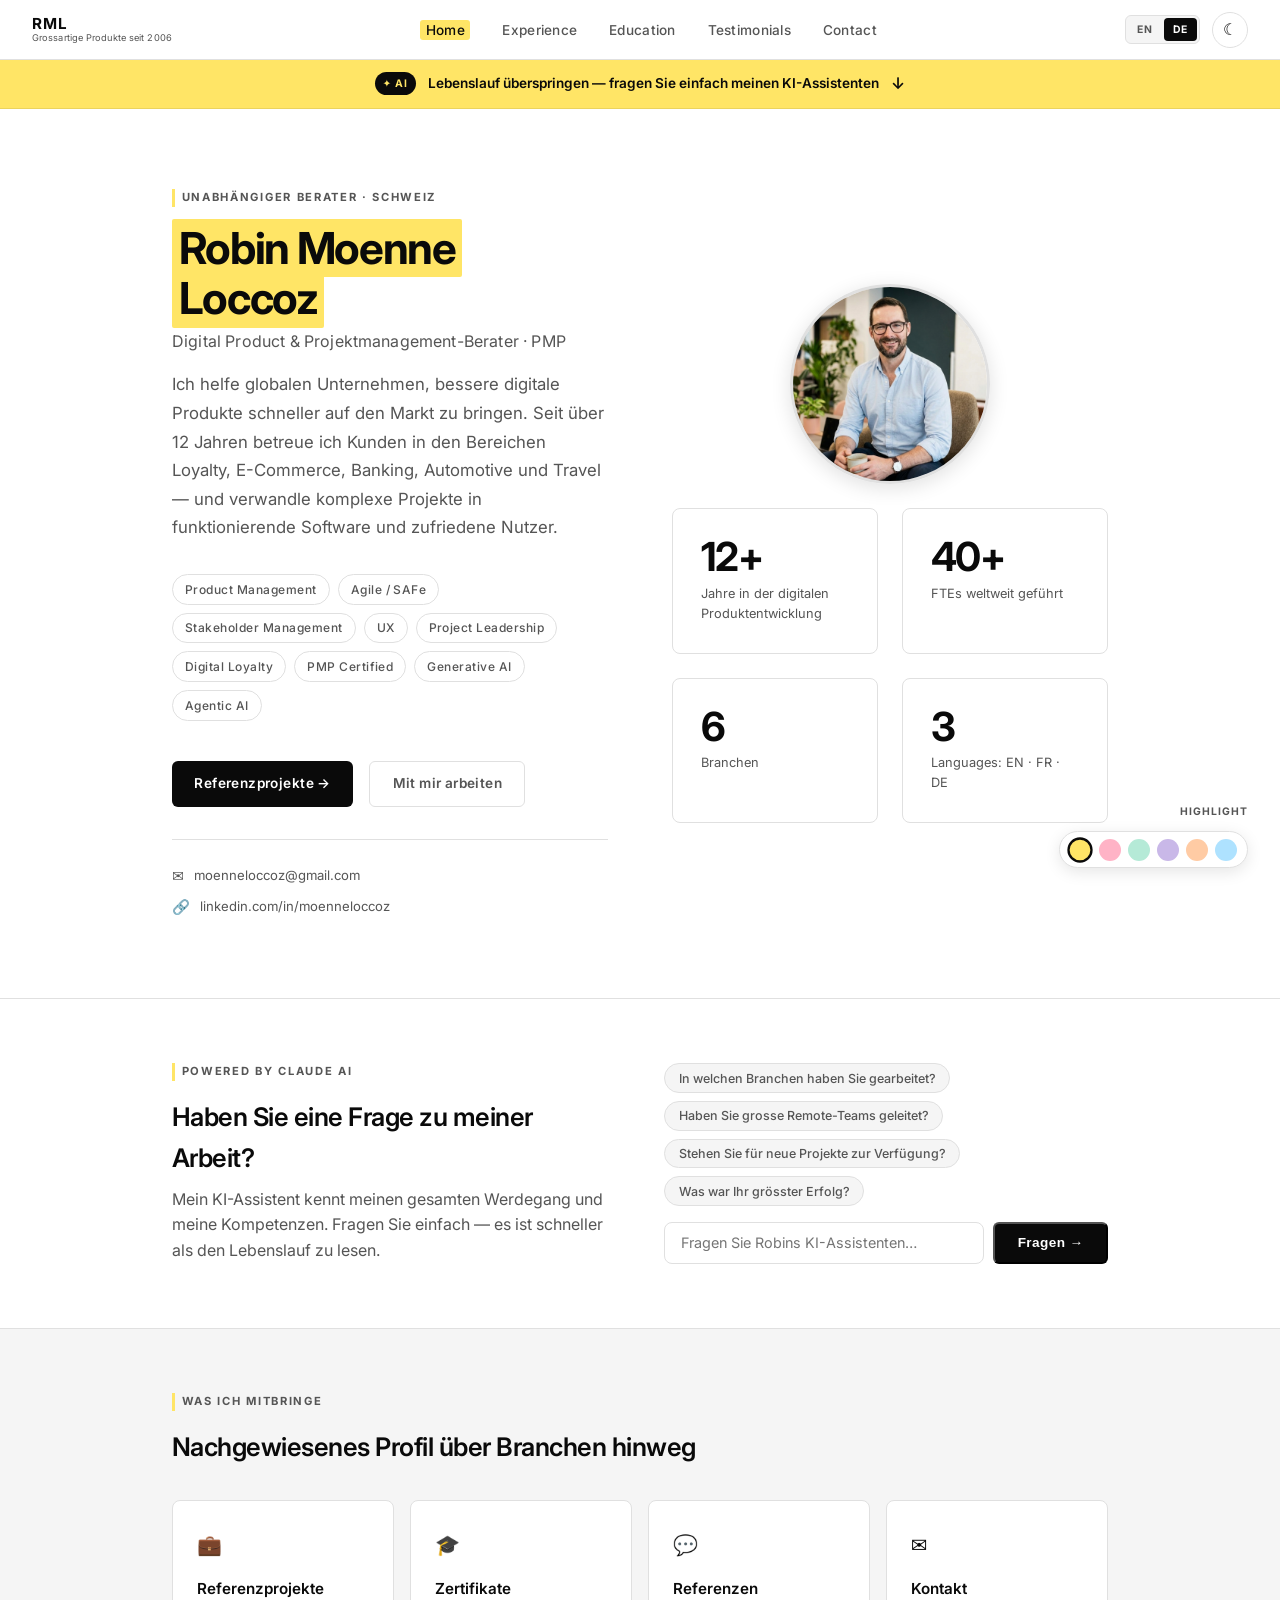
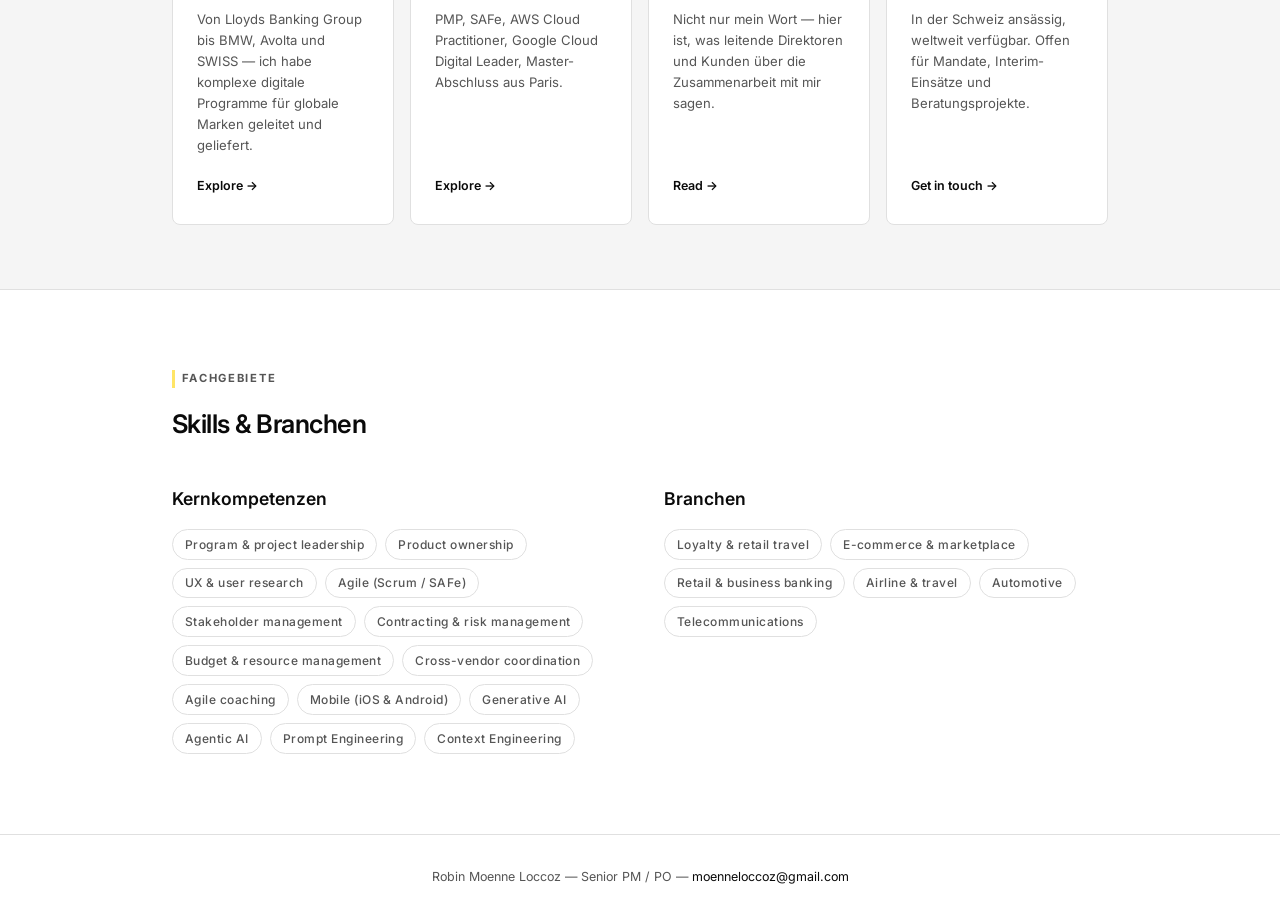
==== de/index.html @ 5be1370c "ASCII BABY!" ====
<!DOCTYPE html>
<html lang="de">
<head>
  <meta charset="UTF-8" />
  <meta name="viewport" content="width=device-width, initial-scale=1.0" />
  <title>Robin Moenne Loccoz — Digital Product &amp; Project Consultant</title>
  <link rel="preconnect" href="https://fonts.googleapis.com" />
  <link href="https://fonts.googleapis.com/css2?family=Inter:wght@400;500;600;700&display=swap" rel="stylesheet" />
  <link rel="stylesheet" href="../style.css" />
  <style>#chat-section { scroll-margin-top: 106px; }</style>
</head>
<body>

<nav>
  <a href="index.html" class="nav-logo">
    <span class="nav-logo-main">RML</span>
    <span class="nav-logo-tag">Grossartige Produkte seit 2006</span>
  </a>
  <ul class="nav-links">
    <li><a href="index.html">Home</a></li>
    <li><a href="experience.html">Experience</a></li>
    <li><a href="education.html">Education</a></li>
    <li><a href="testimonials.html">Testimonials</a></li>
    <li><a href="contact.html">Contact</a></li>
  </ul>
  <div style="display:flex;gap:0.75rem;align-items:center;">
    <div class="lang-switcher">
      <a href="../index.html" class="lang-btn">EN</a>
      <a href="index.html" class="lang-btn active">DE</a>
    </div>
    <button class="theme-toggle" id="themeToggle" aria-label="Toggle dark mode">☾</button>
    <button class="nav-mobile-toggle" id="mobileToggle" aria-label="Menu">☰</button>
  </div>
</nav>

<main>
  <!-- AI Teaser Banner -->
  <div class="ai-teaser" onclick="document.getElementById('chat-section').scrollIntoView({behavior:'smooth'})">
    <span class="ai-teaser-badge">✦ AI</span>
    <span class="ai-teaser-text">Lebenslauf überspringen — fragen Sie einfach meinen KI-Assistenten</span>
    <span class="ai-teaser-arrow">↓</span>
  </div>

  <!-- Hero -->
  <section class="hero">
    <div class="container">
      <div class="hero-grid">
        <div class="hero-left">
          <div class="section-label">Unabhängiger Berater · Schweiz</div>
          <h1 class="hero-title">
            <span class="name"><span class="hl">Robin Moenne Loccoz</span></span>
            <span class="role">Digital Product &amp; Projektmanagement-Berater · PMP</span>
          </h1>
          <p class="hero-desc">
            Ich helfe globalen Unternehmen, bessere digitale Produkte schneller auf den Markt zu bringen. Seit über 12 Jahren betreue ich Kunden in den Bereichen Loyalty, E-Commerce, Banking, Automotive und Travel — und verwandle komplexe Projekte in funktionierende Software und zufriedene Nutzer.
          </p>
          <div class="hero-tags">
            <span class="tag">Product Management</span>
            <span class="tag">Agile / SAFe</span>
            <span class="tag">Stakeholder Management</span>
            <span class="tag">UX</span>
            <span class="tag">Project Leadership</span>
            <span class="tag">Digital Loyalty</span>
            <span class="tag">PMP Certified</span>
            <span class="tag">Generative AI</span>
            <span class="tag">Agentic AI</span>
          </div>
          <div class="hero-btns">
            <a href="experience.html" class="btn btn-primary">Referenzprojekte →</a>
            <a href="contact.html" class="btn btn-secondary">Mit mir arbeiten</a>
          </div>

          <!-- Contact strip -->
          <div class="hero-contact">
            <a href="mailto:moenneloccoz@gmail.com" class="hero-contact-item">
              <span class="hero-contact-icon">✉</span>
              moenneloccoz@gmail.com
            </a>
            <a href="https://www.linkedin.com/in/moenneloccoz/" target="_blank" rel="noopener" class="hero-contact-item">
              <span class="hero-contact-icon">🔗</span>
              linkedin.com/in/moenneloccoz
            </a>
          </div>
        </div>

        <!-- Photo + stats -->
        <div class="hero-right">
          <div class="hero-photo-wrap">
            <img src="../robin.jpg" alt="Robin Moenne Loccoz" class="hero-photo" onerror="this.style.display='none';this.nextElementSibling.style.display='flex'" />
            <div class="hero-photo-placeholder">RML</div>
          </div>
          <div class="hero-stats">
            <div class="stat-card">
              <span class="stat-number">12+</span>
              <div class="stat-label">Jahre in der digitalen Produktentwicklung</div>
            </div>
            <div class="stat-card">
              <span class="stat-number">40+</span>
              <div class="stat-label">FTEs weltweit geführt</div>
            </div>
            <div class="stat-card">
              <span class="stat-number">6</span>
              <div class="stat-label">Branchen</div>
            </div>
            <div class="stat-card">
              <span class="stat-number">3</span>
              <div class="stat-label">Languages: EN · FR · DE</div>
            </div>
          </div>
        </div>
      </div>
    </div>
  </section>

  <!-- AI Chat section -->
  <section class="chat-section" id="chat-section">
    <div class="container">
      <div class="chat-cta-wrap">
        <div class="chat-cta-left">
          <div class="section-label" style="border-color: var(--hl);">Powered by Claude AI</div>
          <h2>Haben Sie eine Frage zu meiner Arbeit?</h2>
          <p style="margin-top:0.5rem;max-width:480px;">Mein KI-Assistent kennt meinen gesamten Werdegang und meine Kompetenzen. Fragen Sie einfach — es ist schneller als den Lebenslauf zu lesen.</p>
        </div>
        <div class="chat-cta-right">
          <div class="chat-inline-suggestions">
            <button class="chat-suggestion" onclick="openChatWith(this.textContent)">In welchen Branchen haben Sie gearbeitet?</button>
            <button class="chat-suggestion" onclick="openChatWith(this.textContent)">Haben Sie grosse Remote-Teams geleitet?</button>
            <button class="chat-suggestion" onclick="openChatWith(this.textContent)">Stehen Sie für neue Projekte zur Verfügung?</button>
            <button class="chat-suggestion" onclick="openChatWith(this.textContent)">Was war Ihr grösster Erfolg?</button>
          </div>
          <div class="chat-inline-input-row">
            <input
              id="chat-inline-input"
              type="text"
              placeholder="Fragen Sie Robins KI-Assistenten…"
              maxlength="500"
              onkeydown="if(event.key==='Enter')openChatWith(this.value)"
            />
            <button class="btn btn-primary" onclick="openChatWith(document.getElementById('chat-inline-input').value)">Fragen →</button>
          </div>
        </div>
      </div>
    </div>
  </section>

  <!-- Overview cards -->
  <section style="padding:4rem 0; background:var(--bg-alt); border-bottom:1px solid var(--border);">
    <div class="container">
      <div class="section-label">Was ich mitbringe</div>
      <h2>Nachgewiesenes Profil über Branchen hinweg</h2>
      <div class="overview-grid">

        <a href="experience.html" class="overview-card" style="text-decoration:none;color:inherit;">
          <div class="overview-card-icon">💼</div>
          <h3>Referenzprojekte</h3>
          <p>Von Lloyds Banking Group bis BMW, Avolta und SWISS — ich habe komplexe digitale Programme für globale Marken geleitet und geliefert.</p>
          <span class="overview-card-link">Explore →</span>
        </a>

        <a href="education.html" class="overview-card" style="text-decoration:none;color:inherit;">
          <div class="overview-card-icon">🎓</div>
          <h3>Zertifikate</h3>
          <p>PMP, SAFe, AWS Cloud Practitioner, Google Cloud Digital Leader, Master-Abschluss aus Paris.</p>
          <span class="overview-card-link">Explore →</span>
        </a>

        <a href="testimonials.html" class="overview-card" style="text-decoration:none;color:inherit;">
          <div class="overview-card-icon">💬</div>
          <h3>Referenzen</h3>
          <p>Nicht nur mein Wort — hier ist, was leitende Direktoren und Kunden über die Zusammenarbeit mit mir sagen.</p>
          <span class="overview-card-link">Read →</span>
        </a>

        <a href="contact.html" class="overview-card" style="text-decoration:none;color:inherit;">
          <div class="overview-card-icon">✉</div>
          <h3>Kontakt</h3>
          <p>In der Schweiz ansässig, weltweit verfügbar. Offen für Mandate, Interim-Einsätze und Beratungsprojekte.</p>
          <span class="overview-card-link">Get in touch →</span>
        </a>

      </div>
    </div>
  </section>

  <!-- Industry expertise -->
  <section>
    <div class="container">
      <div class="section-label">Fachgebiete</div>
      <h2 style="margin-bottom:2.5rem;">Skills &amp; Branchen</h2>

      <div class="grid-2" style="gap:3rem;">
        <div>
          <h3 style="margin-bottom:1rem;">Kernkompetenzen</h3>
          <div class="pill-grid">
            <span class="tag">Program &amp; project leadership</span>
            <span class="tag">Product ownership</span>
            <span class="tag">UX &amp; user research</span>
            <span class="tag">Agile (Scrum / SAFe)</span>
            <span class="tag">Stakeholder management</span>
            <span class="tag">Contracting &amp; risk management</span>
            <span class="tag">Budget &amp; resource management</span>
            <span class="tag">Cross-vendor coordination</span>
            <span class="tag">Agile coaching</span>
            <span class="tag">Mobile (iOS &amp; Android)</span>
            <span class="tag">Generative AI</span>
            <span class="tag">Agentic AI</span>
            <span class="tag">Prompt Engineering</span>
            <span class="tag">Context Engineering</span>
          </div>
        </div>
        <div>
          <h3 style="margin-bottom:1rem;">Branchen</h3>
          <div class="pill-grid">
            <span class="tag">Loyalty &amp; retail travel</span>
            <span class="tag">E-commerce &amp; marketplace</span>
            <span class="tag">Retail &amp; business banking</span>
            <span class="tag">Airline &amp; travel</span>
            <span class="tag">Automotive</span>
            <span class="tag">Telecommunications</span>
          </div>
        </div>
      </div>
    </div>
  </section>
</main>

<footer>
  <div class="container">
    Robin Moenne Loccoz &mdash; Senior PM / PO &mdash;
    <a href="mailto:moenneloccoz@gmail.com">moenneloccoz@gmail.com</a>
  </div>
</footer>

<div id="color-picker"></div>

<!-- Chat Modal -->
<div id="chat-modal-overlay" onclick="if(event.target===this)closeChatModal()">
  <div id="chat-modal">
    <div id="chat-modal-header">
      <div>
        <div style="font-weight:700;font-size:0.95rem;">Robin's KI-Assistent · Powered by Claude</div>
        <div style="font-size:0.75rem;opacity:0.7;">Kennt alles über Robin</div>
      </div>
      <button onclick="closeChatModal()" aria-label="Close">✕</button>
    </div>
    <div id="chat-modal-messages">
      <div class="chat-msg bot">Hallo! Ich bin Robins KI-Assistent — ich kenne seinen gesamten Werdegang, seine Kompetenzen und was er zuletzt gemacht hat. Was möchten Sie wissen?</div>
    </div>
    <div id="chat-modal-input-row">
      <input id="chat-modal-input" type="text" placeholder="Fragen Sie alles…" maxlength="500"
        onkeydown="if(event.key==='Enter')sendModalMessage()" autofocus />
      <button onclick="sendModalMessage()" id="chat-modal-send">→</button>
    </div>
  </div>
</div>

<style>
/* ── AI Teaser Banner ── */
.ai-teaser {
  position: sticky; top: 60px; z-index: 90;
  display: flex; align-items: center; justify-content: center; gap: 0.75rem;
  padding: 0.7rem 1.5rem;
  background: var(--hl); color: var(--hl-dark);
  font-size: 0.85rem; font-weight: 600;
  cursor: pointer; text-align: center;
  transition: opacity 0.2s;
  border-bottom: 1px solid rgba(0,0,0,0.08);
}
.ai-teaser:hover { opacity: 0.88; }

.ai-teaser-badge {
  background: var(--hl-dark); color: var(--hl);
  font-size: 0.65rem; font-weight: 700; letter-spacing: 0.1em;
  padding: 0.2rem 0.5rem; border-radius: 100px;
  white-space: nowrap; flex-shrink: 0;
}
.ai-teaser-arrow {
  font-size: 1rem; flex-shrink: 0;
  animation: bounce-down 1.4s ease-in-out infinite;
}
@keyframes bounce-down {
  0%, 100% { transform: translateY(0); }
  50%       { transform: translateY(4px); }
}
@media (max-width: 480px) {
  .ai-teaser { font-size: 0.78rem; gap: 0.5rem; padding: 0.65rem 1rem; }
  .ai-teaser-text { flex: 1; }
}

/* ── Hero photo ── */
.hero-right { display: flex; flex-direction: column; gap: 1.5rem; align-items: center; }

.hero-photo-wrap { position: relative; width: 200px; height: 200px; flex-shrink: 0; }

.hero-photo {
  width: 200px; height: 200px; border-radius: 50%;
  object-fit: cover; object-position: top;
  border: 3px solid var(--border);
  box-shadow: 0 4px 20px rgba(0,0,0,0.12);
  display: block;
}

.hero-photo-placeholder {
  display: none;
  width: 200px; height: 200px; border-radius: 50%;
  background: var(--bg-alt); border: 3px solid var(--border);
  align-items: center; justify-content: center;
  font-size: 2rem; font-weight: 700; color: var(--fg-muted);
  letter-spacing: 0.05em;
}

/* ── Hero contact strip ── */
.hero-contact {
  display: flex; flex-direction: column; gap: 0.5rem;
  margin-top: 2rem; padding-top: 1.5rem;
  border-top: 1px solid var(--border);
}

.hero-contact-item {
  display: flex; align-items: center; gap: 0.6rem;
  font-size: 0.82rem; color: var(--fg-muted);
  transition: color 0.2s;
}

.hero-contact-item:hover { color: var(--fg); }
.hero-contact-icon { font-size: 0.9rem; flex-shrink: 0; }

/* ── AI Chat section ── */
#chat-section { scroll-margin-top: 106px; }
.chat-section {
  padding: 4rem 0;
  border-bottom: 1px solid var(--border);
  background: var(--bg);
}

.chat-cta-wrap {
  display: grid; grid-template-columns: 1fr 1fr;
  gap: 3rem; align-items: center;
}

.chat-inline-suggestions {
  display: flex; flex-wrap: wrap; gap: 0.5rem;
  margin-bottom: 1rem;
}

.chat-suggestion {
  font-size: 0.78rem; font-weight: 500;
  padding: 0.4rem 0.85rem; border-radius: 100px;
  border: 1px solid var(--border);
  background: var(--bg-alt); color: var(--fg-muted);
  cursor: pointer; transition: all 0.2s; font-family: inherit;
}
.chat-suggestion:hover {
  border-color: var(--fg); color: var(--fg);
  background: var(--bg);
}

.chat-inline-input-row {
  display: flex; gap: 0.6rem; align-items: center;
}

#chat-inline-input {
  flex: 1; padding: 0.7rem 1rem;
  border: 1.5px solid var(--border); border-radius: 8px;
  background: var(--bg); color: var(--fg);
  font-size: 0.9rem; font-family: inherit; outline: none;
  transition: border-color 0.2s;
}
#chat-inline-input:focus { border-color: var(--fg); }

/* ── Chat Modal ── */
#chat-modal-overlay {
  display: none;
  position: fixed; inset: 0; z-index: 500;
  background: rgba(0,0,0,0.5);
  backdrop-filter: blur(4px);
  align-items: center; justify-content: center;
}
#chat-modal-overlay.open { display: flex; }

#chat-modal {
  display: flex; flex-direction: column;
  width: 100%; max-width: 520px; height: 560px;
  background: var(--card-bg);
  border: 1px solid var(--border);
  border-radius: 16px;
  box-shadow: 0 24px 64px rgba(0,0,0,0.2);
  margin: 1rem;
  overflow: hidden;
  animation: modal-in 0.2s ease;
}

@keyframes modal-in {
  from { opacity: 0; transform: translateY(12px) scale(0.98); }
  to   { opacity: 1; transform: translateY(0) scale(1); }
}

#chat-modal-header {
  display: flex; justify-content: space-between; align-items: center;
  padding: 1.1rem 1.4rem;
  background: var(--fg); color: var(--bg);
  flex-shrink: 0;
}
#chat-modal-header button {
  background: none; border: none; color: var(--bg);
  cursor: pointer; font-size: 1.1rem; line-height: 1;
  opacity: 0.7; transition: opacity 0.15s;
}
#chat-modal-header button:hover { opacity: 1; }

#chat-modal-messages {
  flex: 1; overflow-y: auto; padding: 1.25rem;
  display: flex; flex-direction: column; gap: 0.75rem;
}

.chat-msg {
  max-width: 82%; padding: 0.65rem 1rem;
  border-radius: 12px; font-size: 0.875rem; line-height: 1.55;
}
.chat-msg.bot {
  background: var(--bg-alt); color: var(--fg);
  align-self: flex-start; border-bottom-left-radius: 3px;
}
.chat-msg.user {
  background: var(--fg); color: var(--bg);
  align-self: flex-end; border-bottom-right-radius: 3px;
}
.chat-msg.typing { opacity: 0.5; font-style: italic; }

#chat-modal-input-row {
  display: flex; gap: 0.5rem; padding: 1rem 1.25rem;
  border-top: 1px solid var(--border);
  flex-shrink: 0;
}
#chat-modal-input {
  flex: 1; padding: 0.65rem 0.9rem;
  border: 1.5px solid var(--border); border-radius: 8px;
  background: var(--bg); color: var(--fg);
  font-size: 0.875rem; font-family: inherit; outline: none;
  transition: border-color 0.2s;
}
#chat-modal-input:focus { border-color: var(--fg); }
#chat-modal-send {
  background: var(--fg); color: var(--bg);
  border: none; border-radius: 8px;
  padding: 0.65rem 1.1rem; cursor: pointer;
  font-size: 1rem; font-weight: 600;
  transition: opacity 0.2s;
}
#chat-modal-send:hover { opacity: 0.8; }
#chat-modal-send:disabled { opacity: 0.35; cursor: not-allowed; }

/* ── Responsive ── */
@media (max-width: 768px) {
  .chat-cta-wrap { grid-template-columns: 1fr; gap: 1.5rem; }
  .hero-right { flex-direction: row; align-items: flex-start; flex-wrap: wrap; }
  .hero-photo-wrap { width: 120px; height: 120px; }
  .hero-photo, .hero-photo-placeholder { width: 120px; height: 120px; }
}
</style>

<script>
let messageCount = 0;
const MAX_MESSAGES = 10;

function openChatWith(text) {
  const overlay = document.getElementById('chat-modal-overlay');
  overlay.classList.add('open');
  const input = document.getElementById('chat-modal-input');
  if (text && text.trim()) {
    input.value = text.trim();
    sendModalMessage();
  } else {
    input.focus();
  }
  document.getElementById('chat-inline-input').value = '';
}

function closeChatModal() {
  document.getElementById('chat-modal-overlay').classList.remove('open');
}

document.addEventListener('keydown', e => {
  if (e.key === 'Escape') closeChatModal();
});

async function sendModalMessage() {
  const input = document.getElementById('chat-modal-input');
  const text = input.value.trim();
  if (!text) return;

  if (messageCount >= MAX_MESSAGES) {
    addModalMessage('You\'ve hit the message limit — even AI assistants need a break. Email Robin directly: robin.moenneloccoz@cognizant.com', 'bot');
    return;
  }

  addModalMessage(text, 'user');
  input.value = '';
  messageCount++;

  const typing = addModalMessage('Thinking…', 'bot typing');
  document.getElementById('chat-modal-send').disabled = true;

  try {
    const res = await fetch('/.netlify/functions/chat', {
      method: 'POST',
      headers: { 'Content-Type': 'application/json' },
      body: JSON.stringify({ message: text }),
    });
    const data = await res.json();
    typing.remove();
    addModalMessage(data.reply || 'Something went wrong on my end. Try again?', 'bot');
  } catch {
    typing.remove();
    addModalMessage('Network hiccup — please try again or reach out to Robin directly.', 'bot');
  }

  document.getElementById('chat-modal-send').disabled = false;
  input.focus();
}

function addModalMessage(text, type) {
  const msgs = document.getElementById('chat-modal-messages');
  const div = document.createElement('div');
  div.className = 'chat-msg ' + type;
  div.textContent = text;
  msgs.appendChild(div);
  msgs.scrollTop = msgs.scrollHeight;
  return div;
}
</script>

<script src="../nav.js"></script>
</body>
</html>
---- style.css ----
/* ── Variables ── */
:root {
  --bg: #ffffff;
  --bg-alt: #f5f5f5;
  --fg: #0a0a0a;
  --fg-muted: #555555;
  --border: #e0e0e0;
  --accent: #0a0a0a;
  --card-bg: #ffffff;
  --nav-bg: rgba(255,255,255,0.92);
  --shadow: 0 1px 3px rgba(0,0,0,0.08);
  --hl: #ffe566;        /* default highlight: warm yellow */
  --hl-dark: #0a0a0a;  /* text on highlight in light mode */
}

[data-theme="dark"] {
  --bg: #0a0a0a;
  --bg-alt: #111111;
  --fg: #f0f0f0;
  --fg-muted: #999999;
  --border: #222222;
  --accent: #f0f0f0;
  --card-bg: #111111;
  --nav-bg: rgba(10,10,10,0.92);
  --shadow: 0 1px 3px rgba(0,0,0,0.4);
  --hl-dark: #0a0a0a;
}

[data-theme="ascii"] {
  --bg: #0a0a00;
  --bg-alt: #0f0f00;
  --fg: #33ff33;
  --fg-muted: #22aa22;
  --border: #1a5c1a;
  --accent: #33ff33;
  --card-bg: #0a0a00;
  --nav-bg: rgba(10,10,0,0.96);
  --shadow: 0 0 8px rgba(51,255,51,0.15);
  --hl: #33ff33;
  --hl-dark: #0a0a00;
}

[data-theme="ascii"] body {
  font-family: 'Courier New', Courier, monospace !important;
  background-image: repeating-linear-gradient(
    0deg,
    transparent,
    transparent 2px,
    rgba(0,0,0,0.05) 2px,
    rgba(0,0,0,0.05) 4px
  );
}

[data-theme="ascii"] * {
  font-family: 'Courier New', Courier, monospace !important;
  border-radius: 0 !important;
  text-shadow: 0 0 6px rgba(51,255,51,0.6);
}

[data-theme="ascii"] .hero-photo-wrap { display: none !important; }
[data-theme="ascii"] .ascii-photo { display: block !important; }

.ascii-photo {
  display: none;
  font-family: 'Courier New', Courier, monospace;
  font-size: 5.5px;
  line-height: 1.15;
  white-space: pre;
  color: #33ff33;
  text-shadow: 0 0 4px rgba(51,255,51,0.7);
  overflow: hidden;
  width: 240px;
  flex-shrink: 0;
  user-select: none;
}

[data-theme="ascii"] .card,
[data-theme="ascii"] .edu-card,
[data-theme="ascii"] .timeline-item,
[data-theme="ascii"] .chat-bubble,
[data-theme="ascii"] .testimonial-card {
  border: 1px solid #1a5c1a !important;
  box-shadow: inset 0 0 20px rgba(51,255,51,0.03), 0 0 8px rgba(51,255,51,0.1) !important;
}

[data-theme="ascii"] .btn-primary {
  background: #33ff33 !important;
  color: #0a0a00 !important;
  border: none !important;
}

[data-theme="ascii"] .btn-secondary {
  background: transparent !important;
  color: #33ff33 !important;
  border: 1px solid #33ff33 !important;
}

[data-theme="ascii"] .tag {
  border: 1px solid #1a5c1a !important;
  background: transparent !important;
  color: #33ff33 !important;
}

[data-theme="ascii"] .ai-training-card {
  background: #0f1a0f !important;
  border: 1px solid #33ff33 !important;
}

[data-theme="ascii"] .ai-tag {
  background: rgba(51,255,51,0.1) !important;
  border-color: rgba(51,255,51,0.3) !important;
  color: #33ff33 !important;
}

[data-theme="ascii"] nav { border-bottom: 1px solid #1a5c1a; }

[data-theme="ascii"] .nav-links a.active {
  background: #33ff33 !important;
  color: #0a0a00 !important;
}

[data-theme="ascii"] a { color: #33ff33; }
[data-theme="ascii"] a:hover { text-decoration: underline; }

[data-theme="ascii"] .section-label {
  border-left-color: #33ff33 !important;
}

[data-theme="ascii"] .divider {
  border-color: #1a5c1a !important;
}

[data-theme="ascii"] #color-picker { display: none !important; }

[data-theme="ascii"] footer {
  border-top: 1px solid #1a5c1a;
}

[data-theme="ascii"]::before {
  content: '';
  position: fixed;
  inset: 0;
  pointer-events: none;
  background: repeating-linear-gradient(
    0deg,
    rgba(0,0,0,0.03) 0px,
    rgba(0,0,0,0.03) 1px,
    transparent 1px,
    transparent 3px
  );
  z-index: 9999;
}

/* ── Highlight effect ── */
/* Applied as a text-marker background on key inline elements */
.hl {
  background: var(--hl);
  color: var(--hl-dark);
  padding: 0.05em 0.15em;
  border-radius: 2px;
  /* slight skew for hand-drawn feel */
  display: inline;
  box-decoration-break: clone;
  -webkit-box-decoration-break: clone;
}

/* Highlighted tags use the color as background */
.tag.hl-tag {
  background: var(--hl);
  color: var(--hl-dark);
  border-color: transparent;
}

/* Active nav link gets a highlight underline */
.nav-links a.active {
  color: var(--fg);
  background: var(--hl);
  padding: 0.15em 0.4em;
  border-radius: 3px;
  color: var(--hl-dark);
}

/* Section labels get a subtle hl left-border */
.section-label {
  border-left: 3px solid var(--hl);
  padding-left: 0.6em;
}

/* ── Colour picker panel ── */
#color-picker {
  position: fixed;
  bottom: 2rem;
  right: 2rem;
  z-index: 200;
  display: flex;
  flex-direction: column;
  align-items: flex-end;
  gap: 0.5rem;
}

#color-picker-label {
  font-size: 0.65rem;
  font-weight: 700;
  letter-spacing: 0.1em;
  text-transform: uppercase;
  color: var(--fg-muted);
  margin-bottom: 0.15rem;
  text-align: right;
}

#color-swatches {
  display: flex;
  gap: 0.45rem;
  background: var(--card-bg);
  border: 1px solid var(--border);
  border-radius: 100px;
  padding: 0.4rem 0.6rem;
  box-shadow: 0 4px 16px rgba(0,0,0,0.1);
}

.swatch {
  width: 22px;
  height: 22px;
  border-radius: 50%;
  cursor: pointer;
  border: 2px solid transparent;
  transition: transform 0.15s, border-color 0.15s;
  flex-shrink: 0;
}

.swatch:hover { transform: scale(1.2); }

.swatch.active {
  border-color: var(--fg);
  transform: scale(1.15);
}

/* ── Reset ── */
*, *::before, *::after { box-sizing: border-box; margin: 0; padding: 0; }
html { font-size: 16px; scroll-behavior: smooth; }

body {
  font-family: 'Inter', system-ui, -apple-system, sans-serif;
  background: var(--bg);
  color: var(--fg);
  line-height: 1.6;
  transition: background 0.25s, color 0.25s;
}

/* ── Typography ── */
h1 { font-size: 2.75rem; font-weight: 700; letter-spacing: -0.03em; line-height: 1.15; }
h2 { font-size: 1.6rem; font-weight: 600; letter-spacing: -0.02em; }
h3 { font-size: 1.1rem; font-weight: 600; }
p  { color: var(--fg-muted); }
a  { color: var(--fg); text-decoration: none; }

/* ── Navigation ── */
nav {
  position: fixed; top: 0; left: 0; right: 0; z-index: 100;
  background: var(--nav-bg);
  backdrop-filter: blur(12px);
  border-bottom: 1px solid var(--border);
  padding: 0 2rem;
  height: 60px;
  display: flex; align-items: center; justify-content: space-between;
  transition: background 0.25s, border-color 0.25s;
}

.nav-logo {
  display: flex; flex-direction: column; gap: 0.1rem;
  text-decoration: none; line-height: 1;
}
.nav-logo-main {
  font-weight: 700; font-size: 0.95rem; letter-spacing: 0.05em;
  text-transform: uppercase; color: var(--fg);
}
.nav-logo-tag {
  font-size: 0.58rem; font-weight: 400; color: var(--fg-muted);
  letter-spacing: 0.01em; white-space: nowrap; text-transform: none;
}

/* ── Language switcher ── */
.lang-switcher {
  display: flex; gap: 2px; align-items: center;
  background: var(--bg-alt); border: 1px solid var(--border);
  border-radius: 6px; padding: 2px;
}
.lang-btn {
  font-size: 0.65rem; font-weight: 700; letter-spacing: 0.08em;
  padding: 0.25rem 0.55rem; border-radius: 4px;
  color: var(--fg-muted); text-decoration: none;
  transition: all 0.15s; line-height: 1.5;
}
.lang-btn:hover { color: var(--fg); }
.lang-btn.active {
  background: var(--fg); color: var(--bg);
}

@media (max-width: 480px) {
  .nav-logo-tag { display: none; }
}

.nav-links {
  display: flex; gap: 2rem; list-style: none; align-items: center;
}

.nav-links a {
  font-size: 0.85rem; font-weight: 500; letter-spacing: 0.02em;
  color: var(--fg-muted);
  transition: color 0.2s;
}

.nav-links a:hover,
.nav-links a.active { color: var(--fg); }

.theme-toggle {
  background: none; border: 1px solid var(--border);
  color: var(--fg); cursor: pointer;
  width: 36px; height: 36px; border-radius: 50%;
  display: flex; align-items: center; justify-content: center;
  font-size: 1rem; transition: border-color 0.2s, background 0.2s;
}

.theme-toggle:hover { background: var(--bg-alt); }

.nav-mobile-toggle {
  display: none; background: none; border: none; cursor: pointer;
  color: var(--fg); font-size: 1.25rem;
}

/* ── Layout ── */
main { padding-top: 60px; }

.container { max-width: 1000px; margin: 0 auto; padding: 0 2rem; }

section { padding: 5rem 0; }

.section-label {
  font-size: 0.7rem; font-weight: 700; letter-spacing: 0.15em;
  text-transform: uppercase; color: var(--fg-muted);
  margin-bottom: 1rem;
}

/* ── Hero (Landing) ── */
.hero {
  min-height: calc(100vh - 60px);
  display: flex; align-items: center;
  border-bottom: 1px solid var(--border);
}

.hero-grid {
  display: grid; grid-template-columns: 1fr 1fr;
  gap: 4rem; align-items: center;
}

.hero-title { margin-bottom: 1.25rem; }
.hero-title .name { display: block; }
.hero-title .role {
  display: block; font-size: 1rem; font-weight: 400;
  color: var(--fg-muted); letter-spacing: 0.01em;
  margin-top: 0.5rem;
}

.hero-desc { font-size: 1.05rem; line-height: 1.7; margin-bottom: 2rem; }

.hero-tags {
  display: flex; flex-wrap: wrap; gap: 0.5rem; margin-bottom: 2.5rem;
}

.tag {
  font-size: 0.75rem; font-weight: 500; letter-spacing: 0.04em;
  border: 1px solid var(--border);
  padding: 0.3rem 0.75rem; border-radius: 100px;
  color: var(--fg-muted);
}

.btn {
  display: inline-flex; align-items: center; gap: 0.5rem;
  font-size: 0.85rem; font-weight: 600; letter-spacing: 0.03em;
  padding: 0.7rem 1.4rem; border-radius: 6px;
  transition: all 0.2s;
}

.btn-primary {
  background: var(--fg); color: var(--bg);
}

.btn-primary:hover { opacity: 0.85; }

.btn-secondary {
  background: none; border: 1px solid var(--border); color: var(--fg-muted);
}

.btn-secondary:hover { border-color: var(--fg); color: var(--fg); }

.hero-btns { display: flex; gap: 1rem; flex-wrap: wrap; }

/* Hero right - stats */
.hero-stats { display: grid; grid-template-columns: 1fr 1fr; gap: 1.5rem; }

.stat-card {
  padding: 1.75rem;
  border: 1px solid var(--border); border-radius: 8px;
  background: var(--card-bg);
}

.stat-number {
  font-size: 2.5rem; font-weight: 700; letter-spacing: -0.04em;
  display: block; line-height: 1;
}

.stat-label { font-size: 0.8rem; color: var(--fg-muted); margin-top: 0.4rem; }

/* ── Page Header ── */
.page-header {
  padding: 5rem 0 3rem;
  border-bottom: 1px solid var(--border);
}

.page-header h1 { font-size: 2.25rem; margin-top: 0.5rem; }

/* ── AI Training card ── */
.ai-training-card {
  background: var(--hl); border-radius: 10px;
  padding: 1.5rem 1.75rem; border: none;
}
.ai-training-label {
  font-size: 0.65rem; font-weight: 700; letter-spacing: 0.15em;
  text-transform: uppercase; color: var(--hl-dark); opacity: 0.65;
  margin-bottom: 0.5rem;
}
.ai-training-desc {
  font-size: 0.88rem; line-height: 1.65; color: var(--hl-dark);
  margin-top: 0.75rem;
}
.ai-tag {
  background: rgba(0,0,0,0.1) !important;
  border-color: rgba(0,0,0,0.12) !important;
  color: var(--hl-dark) !important;
}
.ai-training-topics {
  font-size: 0.76rem; line-height: 1.75; color: var(--hl-dark);
  opacity: 0.7; border-top: 1px solid rgba(0,0,0,0.1);
  padding-top: 0.75rem; margin-top: 0.9rem;
}

/* ── Cards / Timeline ── */
.timeline { display: flex; flex-direction: column; gap: 2rem; }

.timeline-item {
  display: grid; grid-template-columns: 200px 1fr;
  gap: 2rem; padding: 2rem 0;
  border-bottom: 1px solid var(--border);
}

.timeline-item:last-child { border-bottom: none; }

.timeline-meta { padding-top: 0.2rem; }
.timeline-date { font-size: 0.78rem; color: var(--fg-muted); font-weight: 500; }
.timeline-company { font-size: 0.85rem; font-weight: 600; margin-top: 0.25rem; }
.timeline-location { font-size: 0.78rem; color: var(--fg-muted); margin-top: 0.15rem; }

.timeline-content h3 { margin-bottom: 0.6rem; }
.timeline-content p { font-size: 0.9rem; line-height: 1.7; }

/* ── Industries / Skills grid ── */
.grid-2 { display: grid; grid-template-columns: 1fr 1fr; gap: 1rem; }
.grid-3 { display: grid; grid-template-columns: repeat(3, 1fr); gap: 1rem; }

.pill-grid { display: flex; flex-wrap: wrap; gap: 0.5rem; margin-top: 1rem; }

/* ── Education cards ── */
.edu-grid { display: flex; flex-direction: column; gap: 1.25rem; }

.edu-card {
  display: flex; align-items: flex-start; gap: 1.5rem;
  padding: 1.5rem 1.75rem;
  border: 1px solid var(--border); border-radius: 8px;
  background: var(--card-bg);
}

.edu-year {
  font-size: 0.75rem; font-weight: 700; letter-spacing: 0.08em;
  color: var(--fg-muted); white-space: nowrap; padding-top: 0.15rem;
  min-width: 80px;
}

.edu-title { font-weight: 600; font-size: 0.95rem; }
.edu-org { font-size: 0.82rem; color: var(--fg-muted); margin-top: 0.2rem; }

/* ── Testimonials ── */
.testimonials-grid {
  display: flex; flex-direction: column; gap: 2rem;
}

.testimony-group { border: 1px solid var(--border); border-radius: 10px; overflow: hidden; }

.testimony-group-header {
  background: var(--bg-alt); padding: 1.25rem 1.75rem;
  border-bottom: 1px solid var(--border);
  display: flex; align-items: center; gap: 1rem;
}

.testimony-group-header .company { font-weight: 700; font-size: 0.95rem; }
.testimony-group-header .period { font-size: 0.78rem; color: var(--fg-muted); }

.testimonies { display: flex; flex-direction: column; }

.testimony {
  padding: 1.5rem 1.75rem;
  border-bottom: 1px solid var(--border);
}

.testimony:last-child { border-bottom: none; }

.testimony blockquote {
  font-size: 0.92rem; line-height: 1.7;
  color: var(--fg); font-style: italic;
  margin-bottom: 0.75rem;
}

.testimony blockquote::before { content: '\201C'; }
.testimony blockquote::after  { content: '\201D'; }

.testimony-author { font-size: 0.8rem; font-weight: 600; color: var(--fg-muted); }
.testimony-role   { font-size: 0.78rem; color: var(--fg-muted); font-weight: 400; }

/* ── Award banner ── */
.award-banner {
  display: flex; align-items: center; gap: 1.5rem;
  padding: 1.75rem 2rem;
  border: 1px solid var(--border); border-radius: 10px;
  background: var(--bg-alt); margin-top: 2.5rem;
}

.award-icon { font-size: 2rem; }
.award-title { font-weight: 700; font-size: 1rem; }
.award-sub   { font-size: 0.82rem; color: var(--fg-muted); }

/* ── Landing overview cards ── */
.overview-grid {
  display: grid; grid-template-columns: repeat(4, 1fr);
  gap: 1rem; margin-top: 2rem;
}

.overview-card {
  padding: 1.75rem 1.5rem;
  border: 1px solid var(--border); border-radius: 8px;
  background: var(--card-bg);
  transition: border-color 0.2s, box-shadow 0.2s;
  display: flex; flex-direction: column;
}

.overview-card:hover {
  border-color: var(--fg); box-shadow: var(--shadow);
}

.overview-card-icon { font-size: 1.25rem; margin-bottom: 1rem; }
.overview-card h3 { font-size: 0.95rem; margin-bottom: 0.5rem; }
.overview-card p  { font-size: 0.82rem; line-height: 1.6; flex: 1; }
.overview-card-link {
  font-size: 0.78rem; font-weight: 600; color: var(--fg);
  margin-top: 1.25rem; display: inline-flex; align-items: center; gap: 0.3rem;
}

/* ── Contact ── */
.contact-grid {
  display: grid; grid-template-columns: 1fr 1fr; gap: 4rem;
  align-items: start;
}

.contact-item {
  display: flex; align-items: flex-start; gap: 1.25rem;
  padding: 1.5rem 0; border-bottom: 1px solid var(--border);
}

.contact-item:last-child { border-bottom: none; }

.contact-icon { font-size: 1.1rem; padding-top: 0.1rem; }
.contact-label { font-size: 0.72rem; font-weight: 700; letter-spacing: 0.1em;
  text-transform: uppercase; color: var(--fg-muted); margin-bottom: 0.3rem; }
.contact-value { font-size: 0.9rem; font-weight: 500; }
.contact-value a { color: var(--fg); }
.contact-value a:hover { text-decoration: underline; }

/* ── Dividers ── */
.divider { height: 1px; background: var(--border); margin: 3rem 0; }

/* ── Footer ── */
footer {
  border-top: 1px solid var(--border);
  padding: 2rem;
  text-align: center;
  font-size: 0.78rem; color: var(--fg-muted);
}

/* ── Responsive ── */
@media (max-width: 768px) {
  h1 { font-size: 2rem; }
  .hero-grid { grid-template-columns: 1fr; gap: 2.5rem; }
  .hero-stats { grid-template-columns: 1fr 1fr; }
  .timeline-item { grid-template-columns: 1fr; gap: 0.5rem; }
  .overview-grid { grid-template-columns: 1fr 1fr; }
  .contact-grid { grid-template-columns: 1fr; gap: 2rem; }
  .grid-2, .grid-3 { grid-template-columns: 1fr; }
  .nav-links { display: none; flex-direction: column; }
  .nav-links.open { display: flex; }
  .nav-mobile-toggle { display: block; }
}

@media (max-width: 480px) {
  .overview-grid { grid-template-columns: 1fr; }
  .hero-stats { grid-template-columns: 1fr; }
  .container { padding: 0 1.25rem; }
}
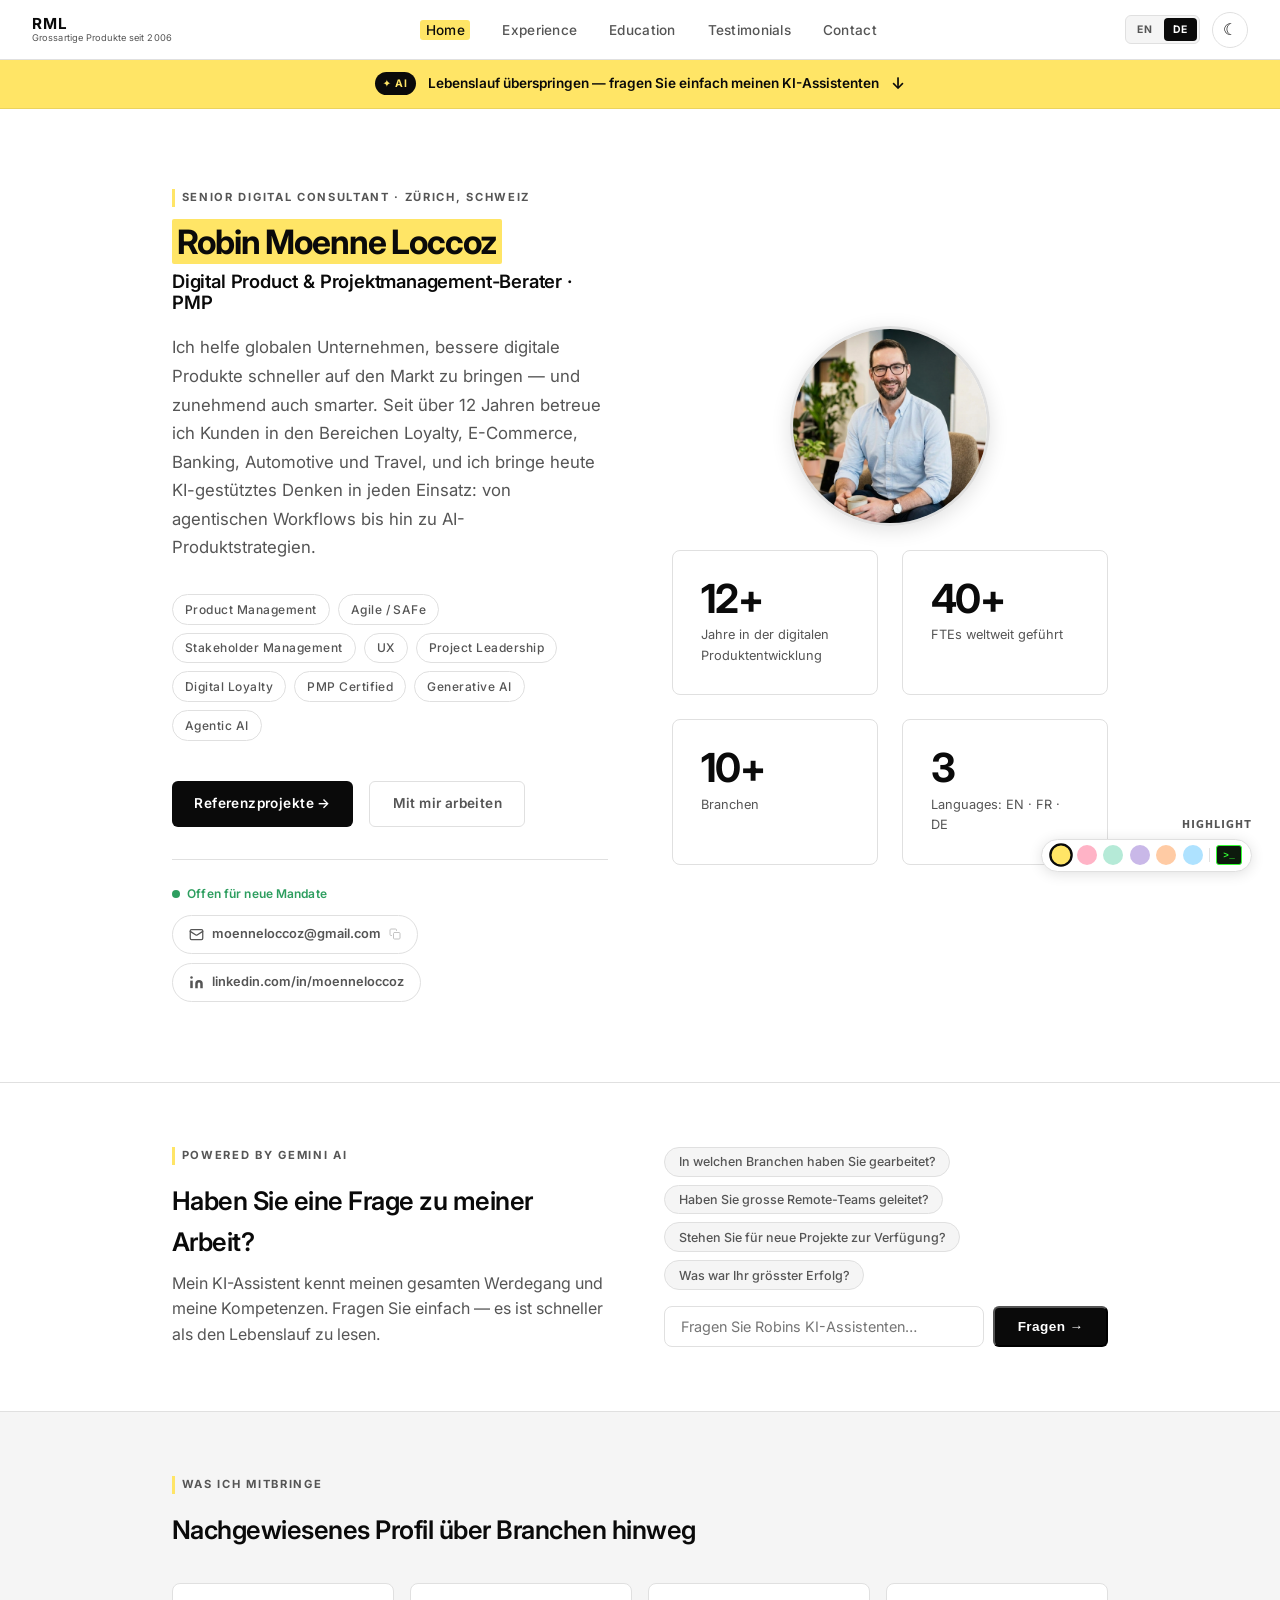
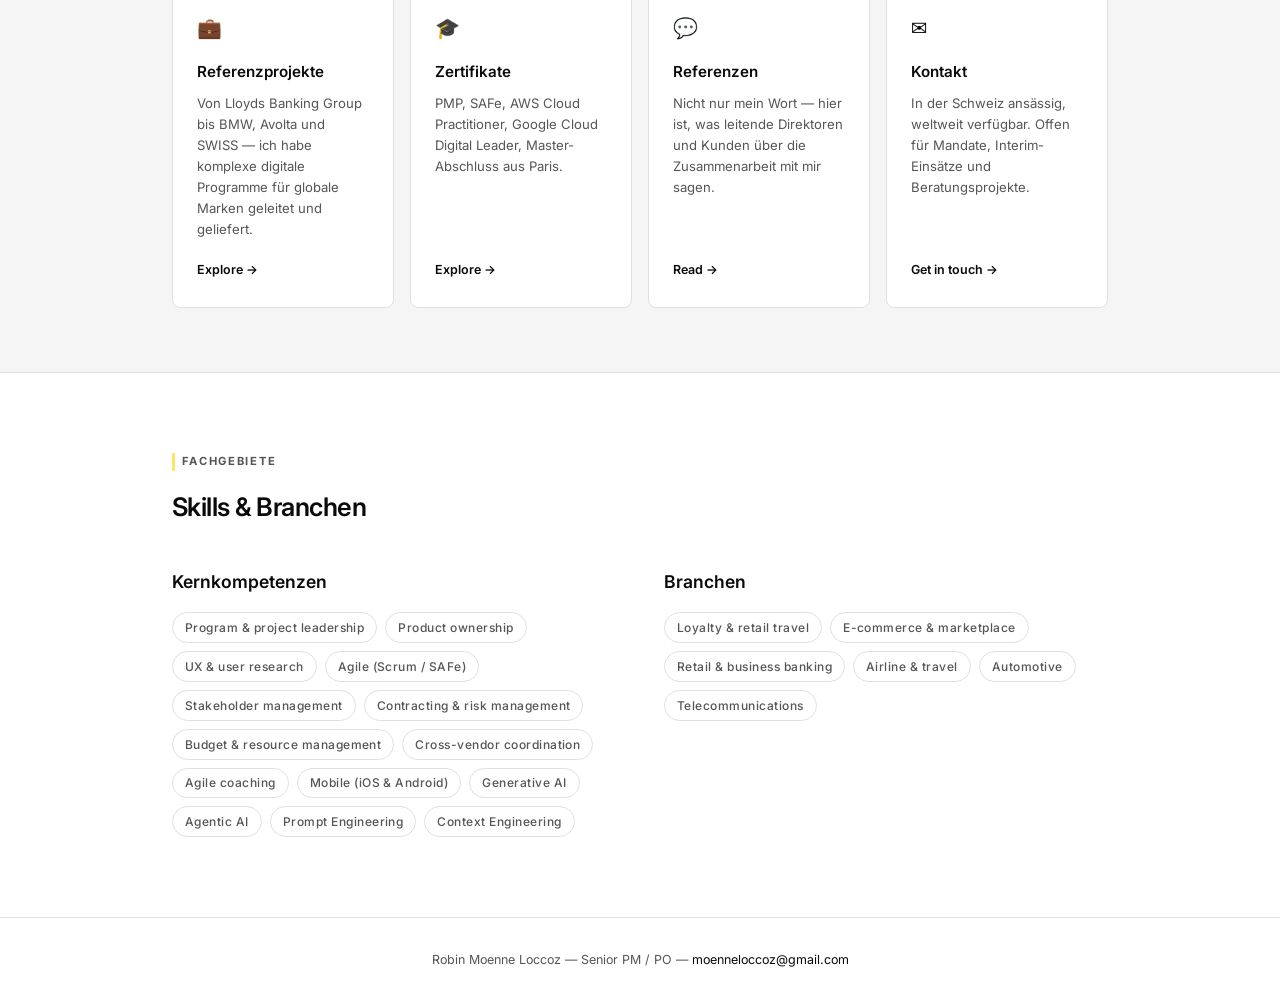
==== commit b07a3413: "Large update after buying more netlify" ====
--- a/de/index.html
+++ b/de/index.html
@@ -6,6 +6,7 @@
   <title>Robin Moenne Loccoz — Digital Product &amp; Project Consultant</title>
   <link rel="preconnect" href="https://fonts.googleapis.com" />
   <link href="https://fonts.googleapis.com/css2?family=Inter:wght@400;500;600;700&display=swap" rel="stylesheet" />
+  <link rel="icon" href="../favicon.svg" type="image/svg+xml" />
   <link rel="stylesheet" href="../style.css" />
   <style>#chat-section { scroll-margin-top: 106px; }</style>
 </head>
@@ -46,13 +47,13 @@
     <div class="container">
       <div class="hero-grid">
         <div class="hero-left">
-          <div class="section-label">Unabhängiger Berater · Schweiz</div>
+          <div class="section-label">Senior Digital Consultant · Zürich, Schweiz</div>
           <h1 class="hero-title">
             <span class="name"><span class="hl">Robin Moenne Loccoz</span></span>
             <span class="role">Digital Product &amp; Projektmanagement-Berater · PMP</span>
           </h1>
           <p class="hero-desc">
-            Ich helfe globalen Unternehmen, bessere digitale Produkte schneller auf den Markt zu bringen. Seit über 12 Jahren betreue ich Kunden in den Bereichen Loyalty, E-Commerce, Banking, Automotive und Travel — und verwandle komplexe Projekte in funktionierende Software und zufriedene Nutzer.
+            Ich helfe globalen Unternehmen, bessere digitale Produkte schneller auf den Markt zu bringen — und zunehmend auch smarter. Seit über 12 Jahren betreue ich Kunden in den Bereichen Loyalty, E-Commerce, Banking, Automotive und Travel, und ich bringe heute KI-gestütztes Denken in jeden Einsatz: von agentischen Workflows bis hin zu AI-Produktstrategien.
           </p>
           <div class="hero-tags">
             <span class="tag">Product Management</span>
@@ -72,14 +73,21 @@
 
           <!-- Contact strip -->
           <div class="hero-contact">
-            <a href="mailto:moenneloccoz@gmail.com" class="hero-contact-item">
-              <span class="hero-contact-icon">✉</span>
-              moenneloccoz@gmail.com
-            </a>
-            <a href="https://www.linkedin.com/in/moenneloccoz/" target="_blank" rel="noopener" class="hero-contact-item">
-              <span class="hero-contact-icon">🔗</span>
-              linkedin.com/in/moenneloccoz
-            </a>
+            <div class="avail-badge">
+              <span class="avail-dot"></span>
+              Offen für neue Mandate
+            </div>
+            <div class="hero-contact-btns">
+              <a href="mailto:moenneloccoz@gmail.com" class="hero-contact-btn" id="email-copy-btn" onclick="copyEmail(event)" title="Klicken zum Kopieren">
+                <svg width="15" height="15" viewBox="0 0 24 24" fill="none" stroke="currentColor" stroke-width="2" stroke-linecap="round" stroke-linejoin="round" aria-hidden="true"><rect x="2" y="4" width="20" height="16" rx="2"/><path d="m22 7-8.97 5.7a1.94 1.94 0 0 1-2.06 0L2 7"/></svg>
+                <span id="email-label">moenneloccoz@gmail.com</span>
+                <svg class="copy-icon" width="12" height="12" viewBox="0 0 24 24" fill="none" stroke="currentColor" stroke-width="2" stroke-linecap="round" stroke-linejoin="round" aria-hidden="true"><rect x="9" y="9" width="13" height="13" rx="2"/><path d="M5 15H4a2 2 0 0 1-2-2V4a2 2 0 0 1 2-2h9a2 2 0 0 1 2 2v1"/></svg>
+              </a>
+              <a href="https://www.linkedin.com/in/moenneloccoz/" target="_blank" rel="noopener" class="hero-contact-btn hero-contact-btn--li">
+                <svg width="15" height="15" viewBox="0 0 24 24" fill="currentColor" aria-hidden="true"><path d="M16 8a6 6 0 0 1 6 6v7h-4v-7a2 2 0 0 0-2-2 2 2 0 0 0-2 2v7h-4v-7a6 6 0 0 1 6-6z"/><rect x="2" y="9" width="4" height="12"/><circle cx="4" cy="4" r="2"/></svg>
+                linkedin.com/in/moenneloccoz
+              </a>
+            </div>
           </div>
         </div>
 
@@ -99,7 +107,7 @@
               <div class="stat-label">FTEs weltweit geführt</div>
             </div>
             <div class="stat-card">
-              <span class="stat-number">6</span>
+              <span class="stat-number">10+</span>
               <div class="stat-label">Branchen</div>
             </div>
             <div class="stat-card">
@@ -117,7 +125,7 @@
     <div class="container">
       <div class="chat-cta-wrap">
         <div class="chat-cta-left">
-          <div class="section-label" style="border-color: var(--hl);">Powered by Claude AI</div>
+          <div class="section-label" style="border-color: var(--hl);">Powered by Gemini AI</div>
           <h2>Haben Sie eine Frage zu meiner Arbeit?</h2>
           <p style="margin-top:0.5rem;max-width:480px;">Mein KI-Assistent kennt meinen gesamten Werdegang und meine Kompetenzen. Fragen Sie einfach — es ist schneller als den Lebenslauf zu lesen.</p>
         </div>
@@ -238,7 +246,7 @@
   <div id="chat-modal">
     <div id="chat-modal-header">
       <div>
-        <div style="font-weight:700;font-size:0.95rem;">Robin's KI-Assistent · Powered by Claude</div>
+        <div style="font-weight:700;font-size:0.95rem;">Robin's KI-Assistent · Powered by Gemini</div>
         <div style="font-size:0.75rem;opacity:0.7;">Kennt alles über Robin</div>
       </div>
       <button onclick="closeChatModal()" aria-label="Close">✕</button>
@@ -311,19 +319,55 @@
 
 /* ── Hero contact strip ── */
 .hero-contact {
-  display: flex; flex-direction: column; gap: 0.5rem;
+  display: flex; flex-direction: column; gap: 0.75rem;
   margin-top: 2rem; padding-top: 1.5rem;
   border-top: 1px solid var(--border);
 }
 
-.hero-contact-item {
-  display: flex; align-items: center; gap: 0.6rem;
-  font-size: 0.82rem; color: var(--fg-muted);
-  transition: color 0.2s;
-}
-
-.hero-contact-item:hover { color: var(--fg); }
-.hero-contact-icon { font-size: 0.9rem; flex-shrink: 0; }
+.avail-badge {
+  display: inline-flex; align-items: center; gap: 0.45rem;
+  font-size: 0.75rem; font-weight: 600; color: #2d9e5f;
+  letter-spacing: 0.01em;
+}
+
+.avail-dot {
+  width: 8px; height: 8px; border-radius: 50%;
+  background: #2d9e5f; flex-shrink: 0;
+  animation: pulse-dot 2.2s ease-in-out infinite;
+}
+
+@keyframes pulse-dot {
+  0%, 100% { box-shadow: 0 0 0 0 rgba(45,158,95,0.5); }
+  50%       { box-shadow: 0 0 0 5px rgba(45,158,95,0); }
+}
+
+.hero-contact-btns {
+  display: flex; gap: 0.6rem; flex-wrap: wrap;
+}
+
+.hero-contact-btn {
+  display: inline-flex; align-items: center; gap: 0.5rem;
+  font-size: 0.8rem; font-weight: 600;
+  padding: 0.5rem 1rem; border-radius: 100px;
+  border: 1.5px solid var(--border);
+  color: var(--fg-muted); background: transparent;
+  text-decoration: none;
+  transition: background 0.18s, border-color 0.18s, color 0.18s, transform 0.15s;
+}
+
+.hero-contact-btn:hover {
+  background: var(--fg); color: var(--bg);
+  border-color: var(--fg); transform: translateY(-1px);
+}
+
+.hero-contact-btn--li:hover {
+  background: #0a66c2; color: #fff; border-color: #0a66c2;
+}
+
+.copy-icon { opacity: 0.35; transition: opacity 0.15s; flex-shrink: 0; }
+.hero-contact-btn:hover .copy-icon { opacity: 0.75; }
+.hero-contact-btn.copied { background: #2d9e5f; color: #fff; border-color: #2d9e5f; }
+.hero-contact-btn.copied .copy-icon { opacity: 0; }
 
 /* ── AI Chat section ── */
 #chat-section { scroll-margin-top: 106px; }
@@ -460,6 +504,20 @@
 </style>
 
 <script>
+function copyEmail(e) {
+  e.preventDefault();
+  navigator.clipboard.writeText('moenneloccoz@gmail.com').then(() => {
+    const label = document.getElementById('email-label');
+    const btn = document.getElementById('email-copy-btn');
+    label.textContent = 'Kopiert!';
+    btn.classList.add('copied');
+    setTimeout(() => {
+      label.textContent = 'moenneloccoz@gmail.com';
+      btn.classList.remove('copied');
+    }, 2000);
+  });
+}
+
 let messageCount = 0;
 const MAX_MESSAGES = 10;
 
--- a/style.css
+++ b/style.css
@@ -130,7 +130,6 @@
   border-color: #1a5c1a !important;
 }
 
-[data-theme="ascii"] #color-picker { display: none !important; }
 
 [data-theme="ascii"] footer {
   border-top: 1px solid #1a5c1a;
@@ -148,8 +147,9 @@
     transparent 1px,
     transparent 3px
   );
-  z-index: 9999;
-}
+  z-index: 50;
+}
+
 
 /* ── Highlight effect ── */
 /* Applied as a text-marker background on key inline elements */
@@ -187,52 +187,116 @@
 }
 
 /* ── Colour picker panel ── */
+/* High-specificity rules throughout so [data-theme="ascii"] * cannot override */
 #color-picker {
   position: fixed;
-  bottom: 2rem;
-  right: 2rem;
-  z-index: 200;
+  bottom: 1.75rem;
+  right: 1.75rem;
+  z-index: 10000;
   display: flex;
   flex-direction: column;
   align-items: flex-end;
-  gap: 0.5rem;
-}
-
-#color-picker-label {
-  font-size: 0.65rem;
+  gap: 0.4rem;
+}
+
+#color-picker #color-picker-label {
+  font-size: 0.6rem;
   font-weight: 700;
-  letter-spacing: 0.1em;
+  letter-spacing: 0.12em;
   text-transform: uppercase;
   color: var(--fg-muted);
-  margin-bottom: 0.15rem;
   text-align: right;
-}
-
-#color-swatches {
+  font-family: system-ui, -apple-system, sans-serif;
+  text-shadow: none;
+}
+
+#color-picker #color-swatches {
   display: flex;
-  gap: 0.45rem;
+  align-items: center;
+  gap: 0.4rem;
+  padding: 0.35rem 0.55rem;
+  border-radius: 100px;
+  border: 1px solid var(--border);
   background: var(--card-bg);
-  border: 1px solid var(--border);
-  border-radius: 100px;
-  padding: 0.4rem 0.6rem;
-  box-shadow: 0 4px 16px rgba(0,0,0,0.1);
-}
-
-.swatch {
-  width: 22px;
-  height: 22px;
+  box-shadow: 0 2px 14px rgba(0,0,0,0.12);
+}
+
+#color-picker .swatch {
+  width: 20px;
+  height: 20px;
   border-radius: 50%;
+  border: 2.5px solid transparent;
   cursor: pointer;
-  border: 2px solid transparent;
-  transition: transform 0.15s, border-color 0.15s;
   flex-shrink: 0;
-}
-
-.swatch:hover { transform: scale(1.2); }
-
-.swatch.active {
-  border-color: var(--fg);
-  transform: scale(1.15);
+  transition: transform 0.14s, border-color 0.14s;
+}
+#color-picker .swatch:hover  { transform: scale(1.25); }
+#color-picker .swatch.active { border-color: var(--fg); transform: scale(1.18); }
+
+#color-picker .picker-sep {
+  width: 1px;
+  height: 14px;
+  background: var(--border);
+  flex-shrink: 0;
+}
+
+#color-picker .ascii-btn {
+  height: 20px;
+  padding: 0 6px;
+  border-radius: 3px;
+  cursor: pointer;
+  border: 1.5px solid #33ff33;
+  background: #0d1a0d;
+  color: #33ff33;
+  font-family: 'Courier New', Courier, monospace;
+  font-size: 0.58rem;
+  font-weight: 700;
+  letter-spacing: 0.04em;
+  display: flex;
+  align-items: center;
+  justify-content: center;
+  flex-shrink: 0;
+  white-space: nowrap;
+  line-height: 1;
+  text-shadow: none;
+  transition: box-shadow 0.14s, background 0.14s;
+}
+#color-picker .ascii-btn:hover  { background: #1a3a1a; box-shadow: 0 0 7px rgba(51,255,51,0.45); }
+#color-picker .ascii-btn.active { background: #061206; box-shadow: 0 0 10px rgba(51,255,51,0.7); }
+
+/* ASCII mode overrides — explicit enough to beat the * selector */
+[data-theme="ascii"] #color-picker { z-index: 10000; }
+
+[data-theme="ascii"] #color-picker #color-picker-label {
+  color: #22aa22 !important;
+  text-shadow: none !important;
+  font-family: 'Courier New', Courier, monospace !important;
+}
+
+[data-theme="ascii"] #color-picker #color-swatches {
+  background: #0c1a0c !important;
+  border: 1px solid #1a5c1a !important;
+  border-radius: 3px !important;
+  box-shadow: 0 0 10px rgba(51,255,51,0.18) !important;
+}
+
+[data-theme="ascii"] #color-picker .swatch {
+  border-radius: 2px !important;
+  text-shadow: none !important;
+}
+
+[data-theme="ascii"] #color-picker .swatch.active {
+  border-color: #33ff33 !important;
+  box-shadow: 0 0 5px rgba(51,255,51,0.5) !important;
+}
+
+[data-theme="ascii"] #color-picker .picker-sep {
+  background: #1a5c1a !important;
+}
+
+[data-theme="ascii"] #color-picker .ascii-btn {
+  text-shadow: none !important;
+  border-radius: 3px !important;
 }
 
 /* ── Reset ── */
@@ -354,11 +418,11 @@
 }
 
 .hero-title { margin-bottom: 1.25rem; }
-.hero-title .name { display: block; }
+.hero-title .name { display: block; font-size: 2.1rem; }
 .hero-title .role {
-  display: block; font-size: 1rem; font-weight: 400;
-  color: var(--fg-muted); letter-spacing: 0.01em;
-  margin-top: 0.5rem;
+  display: block; font-size: 1.15rem; font-weight: 600;
+  color: var(--fg); letter-spacing: -0.01em;
+  margin-top: 0.6rem;
 }
 
 .hero-desc { font-size: 1.05rem; line-height: 1.7; margin-bottom: 2rem; }
@@ -459,6 +523,20 @@
 .timeline-date { font-size: 0.78rem; color: var(--fg-muted); font-weight: 500; }
 .timeline-company { font-size: 0.85rem; font-weight: 600; margin-top: 0.25rem; }
 .timeline-location { font-size: 0.78rem; color: var(--fg-muted); margin-top: 0.15rem; }
+
+.co-logo {
+  display: block;
+  height: 30px;
+  width: auto;
+  max-width: 110px;
+  object-fit: contain;
+  margin-bottom: 0.5rem;
+  filter: grayscale(1);
+  opacity: 0.55;
+  transition: opacity 0.2s, filter 0.2s;
+  border-radius: 3px;
+}
+.co-logo:hover { opacity: 0.9; filter: grayscale(0.2); }
 
 .timeline-content h3 { margin-bottom: 0.6rem; }
 .timeline-content p { font-size: 0.9rem; line-height: 1.7; }
@@ -576,7 +654,7 @@
 
 .contact-item:last-child { border-bottom: none; }
 
-.contact-icon { font-size: 1.1rem; padding-top: 0.1rem; }
+.contact-icon { display:flex; align-items:center; justify-content:center; width:32px; height:32px; background:var(--bg-alt); border:1px solid var(--border); border-radius:8px; flex-shrink:0; color:var(--fg-muted); }
 .contact-label { font-size: 0.72rem; font-weight: 700; letter-spacing: 0.1em;
   text-transform: uppercase; color: var(--fg-muted); margin-bottom: 0.3rem; }
 .contact-value { font-size: 0.9rem; font-weight: 500; }
